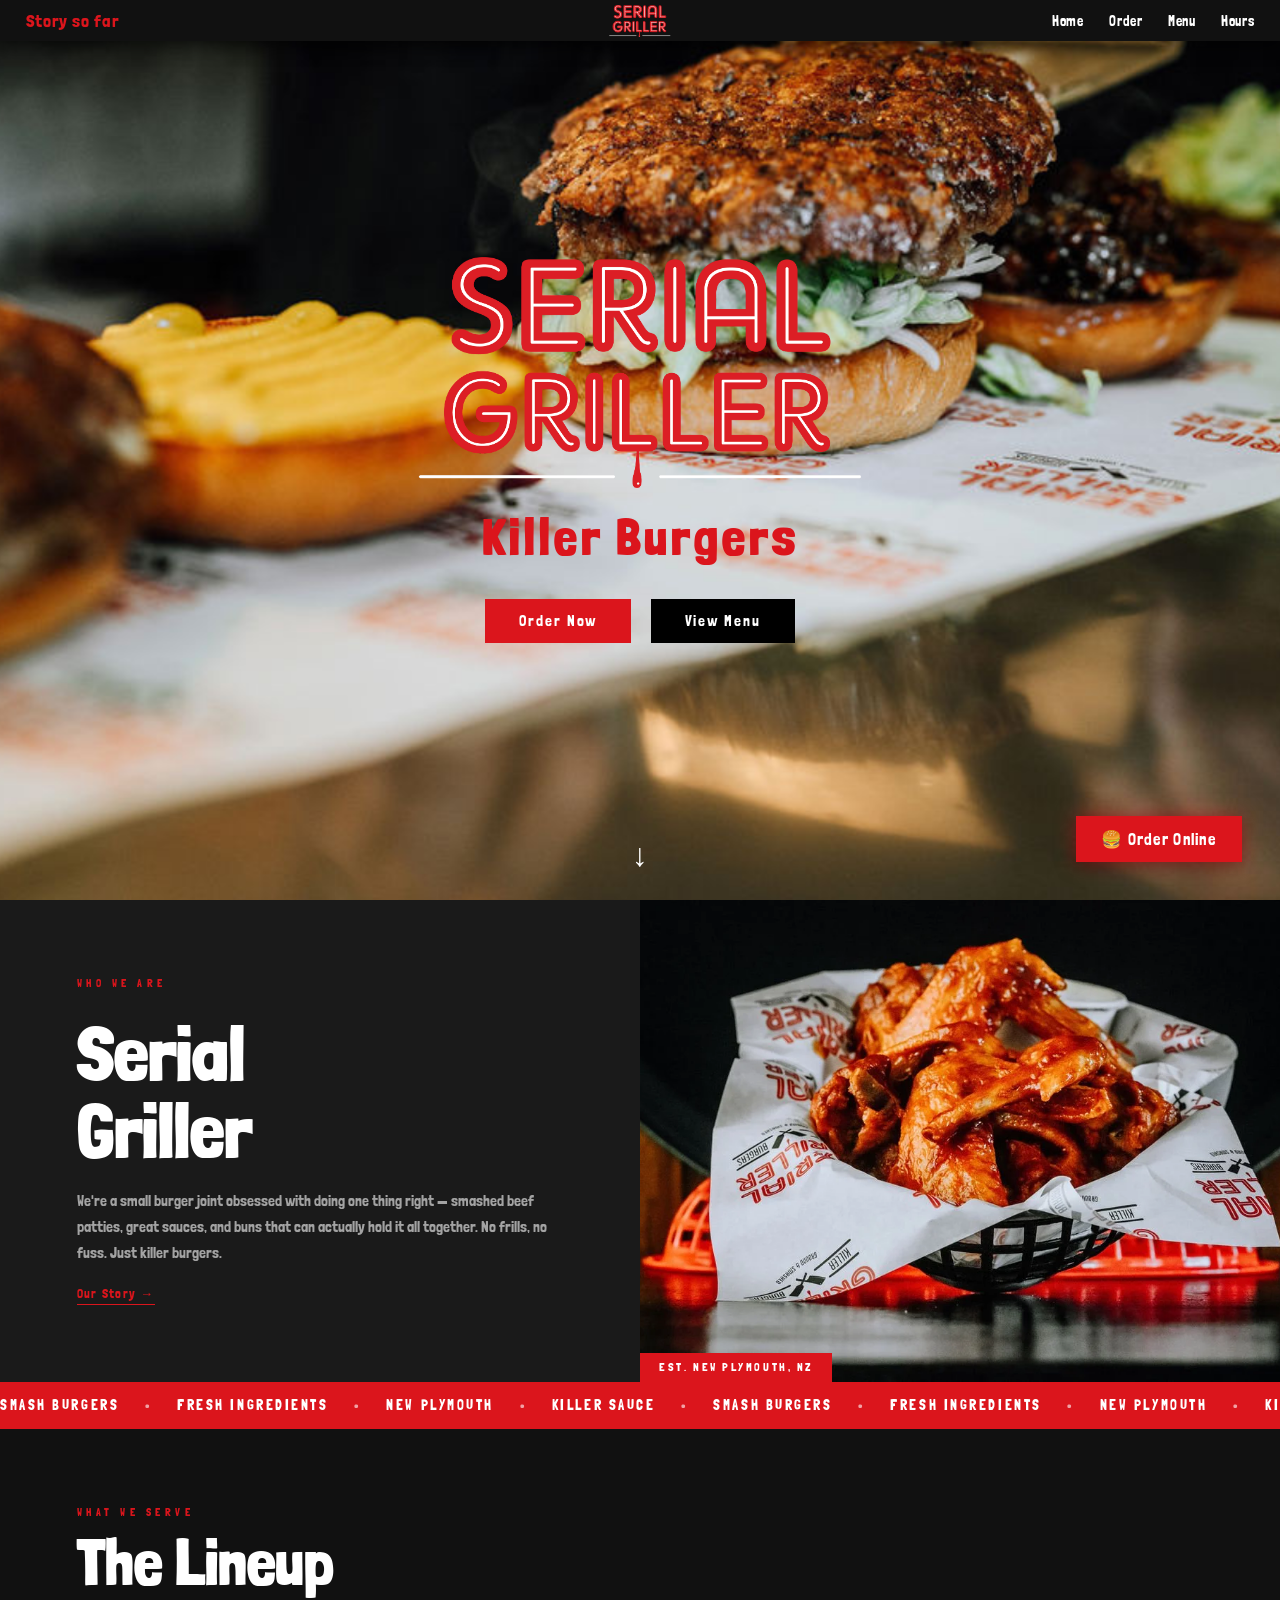
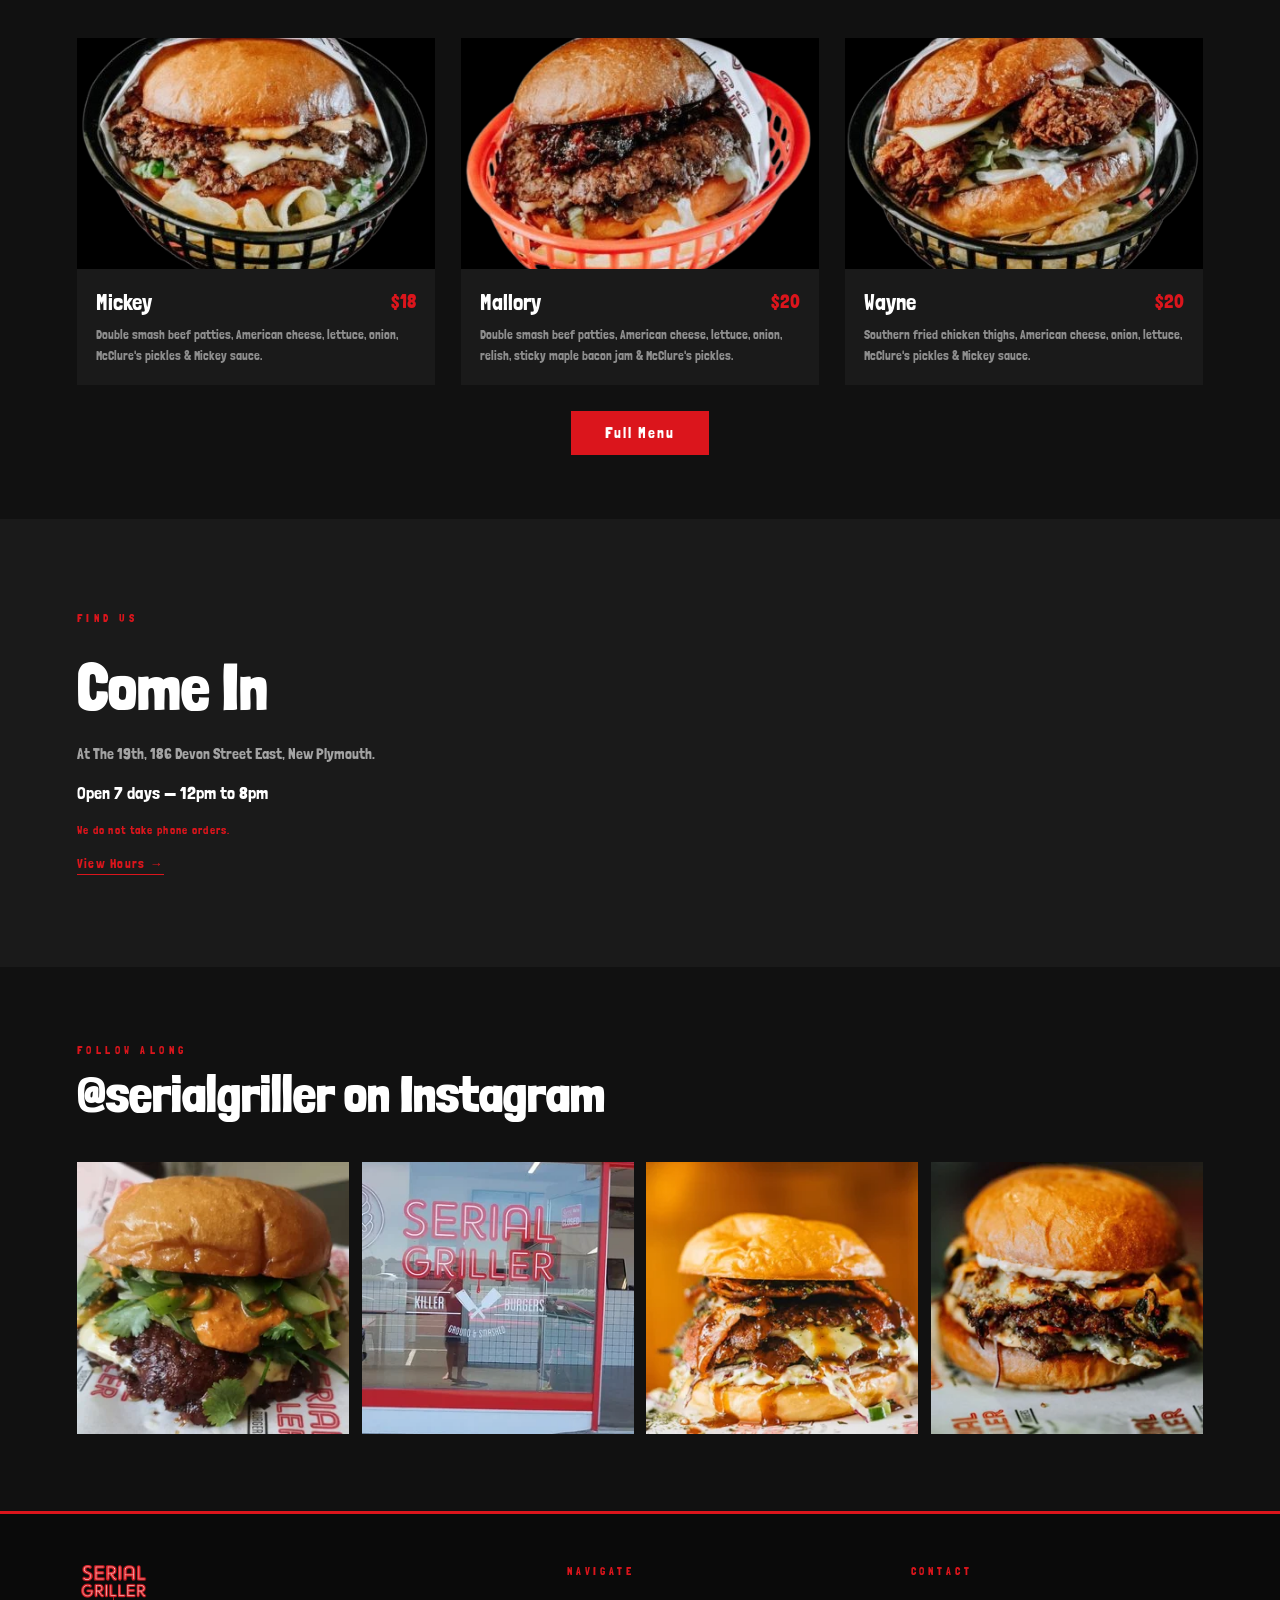
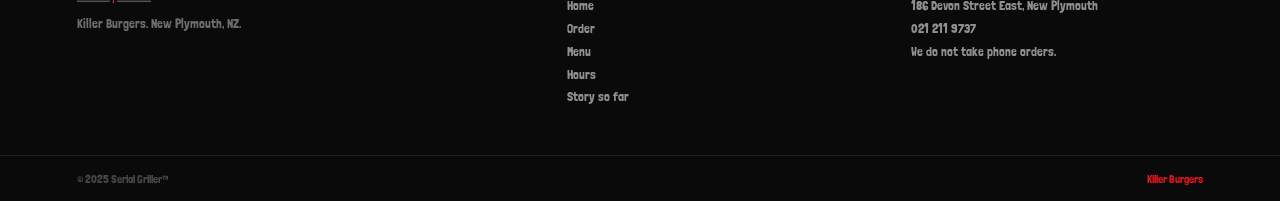
==== index.html @ ec591e40 "Add files via upload" ====
<!DOCTYPE html>
<html>
<head>
<meta name="viewport" content="width=device-width, initial-scale=1.0">
<link rel="preconnect" href="https://fonts.googleapis.com">
<link rel="preconnect" href="https://fonts.gstatic.com" crossorigin>
<link href="https://fonts.googleapis.com/css2?family=Londrina+Solid&display=swap" rel="stylesheet">
<link rel="stylesheet" href="serial.css">
<title>Serial Griller</title>
</head>
<body>
<div id="progress-bar">
</div>
<a href="https://serial-griller-np.otgshop.co.nz/" target="_blank" class="order-float">
  🍔 Order Online
</a>
<header id="#top">
  <div class="header-inner">
    <span class="header-logo"><a href="story.html" style="color: #db151c;">Story so far</a></span>
    <a href="#top"><img class="header-center-img" src="serialgrillertext.webp"></a>
    <button class="nav-toggle" onclick="document.querySelector('nav').classList.toggle('open')">☰</button>
    <nav>
      <li><a href="index.html">Home</a></li>
      <li><a href="order.html">Order</a></li>
      <li><a href="menu.html">Menu</a></li>
      <li><a href="hours.html">Hours</a></li>
    </nav>
  </div>
</header>

<!-- HERO -->
<div class="section1" id="top">
  <div class="section1text">
    <img src="serialgrillertext.webp" class="hero-logo fade-up">
    <h2 class="fade-up delay-1">Killer Burgers</h2>
    <div class="hero-btns fade-up delay-2">
      <a href="order.html" class="hero-btn hero-btn-primary">Order Now</a>
      <a href="menu.html" class="hero-btn hero-btn-secondary">View Menu</a>
    </div>
  </div>
  <a href="#about" class="scroll-arrow">↓</a>
</div>

<!-- ABOUT STRIP -->
<div class="about-section" id="about">
  <div class="about-left  ">
    <span class="section-tag">WHO WE ARE</span>
    <h2>Serial<br>Griller</h2>
    <p>We're a small burger joint obsessed with doing one thing right — smashed beef patties, great sauces, and buns that can actually hold it all together. No frills, no fuss. Just killer burgers.</p>
    <a href="story.html" class="text-cta">Our Story →</a>
  </div>
  <div class="about-right   delay-1">
    <img src="buffalowings.webp">
    <div class="about-img-tag">EST. NEW PLYMOUTH, NZ</div>
  </div>
</div>

<!-- RED DIVIDER STRIP -->
<div class="red-strip">
  <div class="red-strip-track">
    <span>SMASH BURGERS</span>
    <span class="strip-dot">●</span>
    <span>FRESH INGREDIENTS</span>
    <span class="strip-dot">●</span>
    <span>NEW PLYMOUTH</span>
    <span class="strip-dot">●</span>
    <span>KILLER SAUCE</span>
    <span class="strip-dot">●</span>
    <span>SMASH BURGERS</span>
    <span class="strip-dot">●</span>
    <span>FRESH INGREDIENTS</span>
    <span class="strip-dot">●</span>
    <span>NEW PLYMOUTH</span>
    <span class="strip-dot">●</span>
    <span>KILLER SAUCE</span>
    <span class="strip-dot">●</span>
  </div>
  <div class="red-strip-track" aria-hidden="true">
    <span>SMASH BURGERS</span>
    <span class="strip-dot">●</span>
    <span>FRESH INGREDIENTS</span>
    <span class="strip-dot">●</span>
    <span>NEW PLYMOUTH</span>
    <span class="strip-dot">●</span>
    <span>KILLER SAUCE</span>
    <span class="strip-dot">●</span>
    <span>SMASH BURGERS</span>
    <span class="strip-dot">●</span>
    <span>FRESH INGREDIENTS</span>
    <span class="strip-dot">●</span>
    <span>NEW PLYMOUTH</span>
    <span class="strip-dot">●</span>
    <span>KILLER SAUCE</span>
    <span class="strip-dot">●</span>
  </div>
</div>

<!-- MENU PREVIEW -->
<div class="menu-section">
  <div class="menu-header  ">
    <span class="section-tag">WHAT WE SERVE</span>
    <h2>The Lineup</h2>
  </div>
  <div class="menu-grid">
    <div class="menu-item  ">
      <div class="menu-item-img">
        <img src="mickey.png">
      </div>
      <div class="menu-item-info">
        <div class="menu-item-top">
          <span class="menu-item-name">Mickey</span>
          <span class="menu-item-price">$18</span>
        </div>
        <p>Double smash beef patties, American cheese, lettuce, onion, McClure's pickles & Mickey sauce.</p>
      </div>
    </div>
    <div class="menu-item   delay-1">
      <div class="menu-item-img">
        <img src="mallory.png">
      </div>
      <div class="menu-item-info">
        <div class="menu-item-top">
          <span class="menu-item-name">Mallory</span>
          <span class="menu-item-price">$20</span>
        </div>
        <p>Double smash beef patties, American cheese, lettuce, onion, relish, sticky maple bacon jam & McClure's pickles.</p>
      </div>
    </div>
    <div class="menu-item  delay-2">
      <div class="menu-item-img">
        <img src="wayne.png">
      </div>
      <div class="menu-item-info">
        <div class="menu-item-top">
          <span class="menu-item-name">Wayne</span>
          <span class="menu-item-price">$20</span>
        </div>
        <p>Southern fried chicken thighs, American cheese, onion, lettuce, McClure's pickles & Mickey sauce.</p>
      </div>
    </div>
  </div>
  <div class="menu-cta  ">
    <a href="menu.html" class="hero-btn hero-btn-primary">Full Menu</a>
  </div>
</div>

<!-- LOCATION STRIP -->
<div class="location-section  ">
  <div class="location-left">
    <span class="section-tag">FIND US</span>
    <h2>Come In</h2>
    <p>At The 19th, 186 Devon Street East, New Plymouth.</p>
    <p class="location-hours">Open 7 days — 12pm to 8pm</p>
    <p class="location-note">We do not take phone orders.</p>
    <a href="hours.html" class="text-cta">View Hours →</a>
  </div>
  <div class="location-right">
    <iframe
      src="https://www.google.com/maps/embed?pb=!1m18!1m12!1m3!1d3024.123!2d174.0823!3d-39.0556!2m3!1f0!2f0!3f0!3m2!1i1024!2i768!4f13.1!3m3!1m2!1s0x0%3A0x0!2zMznCsDAzJzIwLjIiUyAxNzTCsDA0JzU2LjMiRQ!5e0!3m2!1sen!2snz!4v1234567890"
      allowfullscreen=""
      loading="lazy">
    </iframe>
  </div>
</div>

<!-- INSTAGRAM STRIP -->
<div class="insta-section">
  <div class="insta-header  ">
    <span class="section-tag">FOLLOW ALONG</span>
    <a href="https://www.instagram.com/serialgrillernz/" target="_blank"><h2>@serialgriller on Instagram</h2></a>
  </div>
  <div class="insta-grid">
    <div class="insta-item  "><a href="https://www.instagram.com/p/DC5Grr8zlWT/" target="_blank" ><img src="insta1.webp"></div></a>
    <div class="insta-item   delay-1"><a href="https://www.instagram.com/reel/DCgFnxBpPUX/embed/?autoplay=1" target="_blank"><img src="insta2.webp"></div></a>
    <div class="insta-item   delay-2"><a href="https://www.instagram.com/p/DCSIRNzz4oJ/" target="_blank"><img src="insta3.webp"></div></a>
    <div class="insta-item   delay-3"><a href="https://www.instagram.com/p/DBxnucRJivD/" target="_blank"><img src="insta4.webp"></div></a>
  </div>
</div>

<!-- FOOTER -->
<footer class="sg-footer">
  <div class="sg-footer-inner">
    <div class="sg-footer-brand">
      <img src="serialgrillertext.webp">
      <p>Killer Burgers. New Plymouth, NZ.</p>
    </div>
    <div class="sg-footer-links">
      <span class="sg-footer-label">Navigate</span>
      <a href="index.html">Home</a>
      <a href="order.html">Order</a>
      <a href="menu.html">Menu</a>
      <a href="hours.html">Hours</a>
      <a href="story.html">Story so far</a>
    </div>
    <div class="sg-footer-contact">
      <span class="sg-footer-label">Contact</span>
      <p>186 Devon Street East, New Plymouth</p>
      <p>021 211 9737</p>
      <p>We do not take phone orders.</p>
    </div>
  </div>
  <div class="sg-footer-bar">
    <span>© 2025 Serial Griller™</span>
    <span class="sg-footer-red">Killer Burgers</span>
  </div>
</footer>

<script src="grilla.java"></script>
</body>
</html>
---- serial.css ----
* {
  font-family: "Londrina Solid", cursive;
  font-optical-sizing: auto;
  font-style: normal;
  margin: 0;
  padding: 0;
  box-sizing: border-box;
}

body {
  margin: 0;
  padding: 0;
  height: 100%;
  overflow-x: hidden;
  background: #111;
}

html {
  scroll-behavior: smooth;
  scrollbar-width: none;
}

html::-webkit-scrollbar { display: none; }

#progress-bar {
  position: fixed;
  top: 0;
  right: 0;
  width: 6px;
  height: 0%;
  background: linear-gradient(to bottom, #EE851C, #8b0000);
  z-index: 9999;
  box-shadow: 0 0 10px #db151c, 0 0 20px rgba(219,21,28,0.4);
  transition: height 0.1s ease;
}



a {
  text-decoration: none;
  color: inherit;
  transition: opacity 0.2s;
}



/* ── HEADER ── */
header {
  background-color: #111;
  padding: 0.8vw 2vw;
  width: 100%;
  position: fixed;
  top: 0;
  box-sizing: border-box;
  z-index: 100;
  box-shadow: 0 2px 20px rgba(0,0,0,0.8);
}

.header-inner {
  display: flex;
  justify-content: space-between;
  align-items: center;
  position: relative;
}

.header-logo {
  font-size: 1.4vw;
  letter-spacing: 0.05vw;
}

.header-logo a:hover { opacity: 0.6; }

.header-center-img {
  height: 2.5vw;
  width: auto;
  object-fit: contain;
  position: absolute;
  left: 50%;
  transform: translateX(-50%);
  margin-top: -1.2vw;
}

nav {
  display: flex;
  gap: 2vw;
  list-style: none;
}

nav li a {
  font-size: 1.1vw;
  color: white;
  letter-spacing: 0.05vw;
  transition: color 0.2s;
}

nav li a:hover { color: #db151c; }

.nav-toggle {
  display: none;
  background: none;
  border: none;
  font-size: 6vw;
  cursor: pointer;
  color: white;
  padding: 0;
  line-height: 1;
}

/* ── HERO ── */
.section1 {
  background-image: url(background1.webp);
  background-size: 120%;
  background-position: center;
  background-attachment: fixed;
  min-height: 100vh;
  display: flex;
  align-items: center;
  justify-content: center;
  animation: subtleZoom 32s ease-in-out infinite alternate;
  position: relative;
}

@keyframes subtleZoom {
  0%   { background-size: 110%; background-position: 40% 40%; }
  50%  { background-size: 125%; background-position: 55% 50%; }
  100% { background-size: 115%; background-position: 50% 60%; }
}

.section1text {
  display: flex;
  flex-direction: column;
  align-items: center;
  gap: 1.5vw;
}

.hero-logo {
  height: 18vw;
}

.section1text h2 {
  font-size: 4vw;
  color: #db151c;
  letter-spacing: 0.3vw;
}

.hero-btns {
  display: flex;
  gap: 1.5vw;
  margin-top: 1vw;
}

.hero-btn {
  font-family: "Londrina Solid", cursive;
  font-size: 1.2vw;
  padding: 0.8vw 2.5vw;
  letter-spacing: 0.15vw;
  cursor: pointer;
  transition: all 0.2s;
  border: 2px solid transparent;
}

.hero-btn-primary {
  background: #db151c;
  color: white;
}

.hero-btn-primary:hover {
  background: transparent;
  border-color: #db151c;
  color: #db151c;
}

.hero-btn-secondary {
  background: black;
  color:  white;
}

.hero-btn-secondary:hover {
  background: transparent;
  border-color:  black;
  color: black;
}

.scroll-arrow {
  position: absolute;
  bottom: 2vw;
  left: 50%;
  transform: translateX(-50%);
  font-size: 2.5vw;
  color: white;
  animation: bounce 2s infinite;
  cursor: pointer;
}

@keyframes bounce {
  0%, 100% { transform: translateX(-50%) translateY(0); }
  50% { transform: translateX(-50%) translateY(-10px); }
}

/* ── ANIMATIONS ── */
.fade-up {
  opacity: 0;
  transform: translateY(30px);
  animation: fadeUp 0.8s ease forwards;
}

.delay-1 { animation-delay: 0.2s; }
.delay-2 { animation-delay: 0.4s; }
.delay-3 { animation-delay: 0.6s; }

@keyframes fadeUp {
  to { opacity: 1; transform: translateY(0); }
}

.reveal {
  opacity: 0;
  transform: translateY(40px);
  transition: opacity 0.7s ease, transform 0.7s ease;
}

.reveal.visible {
  opacity: 1;
  transform: translateY(0);
}

.reveal.delay-1 { transition-delay: 0.15s; }
.reveal.delay-2 { transition-delay: 0.3s; }
.reveal.delay-3 { transition-delay: 0.45s; }

/* ── SECTION TAG ── */
.section-tag {
  font-size: 0.85vw;
  letter-spacing: 0.35vw;
  color: #db151c;
  display: block;
  margin-bottom: 0.5vw;
}

/* ── ABOUT ── */
.about-section {
  display: grid;
  grid-template-columns: 1fr 1fr;
  background: #1a1a1a;
}

.about-left {
  padding: 6vw;
  display: flex;
  flex-direction: column;
  justify-content: center;
  gap: 1.5vw;
}

.about-left h2 {
  font-size: 6vw;
  color: white;
  line-height: 1;
}

.about-left p {
  font-size: 1.2vw;
  color: rgba(255,255,255,0.6);
  line-height: 1.7;
}

.text-cta {
  font-size: 1vw;
  color: #db151c;
  letter-spacing: 0.1vw;
  border-bottom: 1px solid #db151c;
  padding-bottom: 0.2vw;
  width: fit-content;
  transition: opacity 0.2s;
}

.text-cta:hover { opacity: 0.7; }

.about-right {
  position: relative;
  overflow: hidden;
}

.about-right img {
  width: 100%;
  height: 100%;
  object-fit: cover;
  display: block;
  transition: transform 0.6s ease;
}

.about-right:hover img { transform: scale(1.04); }

.about-img-tag {
  position: absolute;
  bottom: 0;
  left: 0;
  background: #db151c;
  color: white;
  font-size: 0.9vw;
  letter-spacing: 0.2vw;
  padding: 0.6vw 1.5vw;
}

/* ── RED STRIP ── */
.red-strip {
  background: #db151c;
  padding: 1.2vw 0;
  display: flex;
  overflow: hidden;
  white-space: nowrap;
  align-items: center;
}

.red-strip-track {
  display: flex;
  gap: 2vw;
  align-items: center;
  flex-shrink: 0;
  animation: ticker 40s linear infinite;
}

.red-strip-track span {
  font-size: 1.1vw;
  color: white;
  letter-spacing: 0.2vw;
  flex-shrink: 0;
}

.strip-dot {
  font-size: 0.6vw !important;
  opacity: 0.6;
}

@keyframes ticker {
  0% { transform: translateX(-100%); }
  100% { transform: translateX(0); }
}

/* ── MENU SECTION ── */
.menu-section {
  background: #111;
  padding: 6vw;
}

.menu-header {
  margin-bottom: 3vw;
}

.menu-header h2 {
  font-size: 5vw;
  color: white;
}

.menu-grid {
  display: grid;
  grid-template-columns: repeat(3, 1fr);
  gap: 2vw;
  margin-bottom: 3vw;
}

.menu-item {
  background: #1a1a1a;
  overflow: hidden;
  transition: transform 0.3s ease;
}

.menu-item:hover { transform: translateY(-5px); }

.menu-item-img {
  overflow: hidden;
  height: 18vw;
}

.menu-item-img img {
  width: 100%;
  height: 100%;
  object-fit: cover;
  transition: transform 0.5s ease;
}

.menu-item:hover .menu-item-img img { transform: scale(1.06); }

.menu-item-info {
  padding: 1.5vw;
}

.menu-item-top {
  display: flex;
  justify-content: space-between;
  align-items: center;
  margin-bottom: 0.8vw;
}

.menu-item-name {
  font-size: 1.8vw;
  color: white;
}

.menu-item-price {
  font-size: 1.5vw;
  color: #db151c;
}

.menu-item-info p {
  font-size: 1vw;
  color: rgba(255,255,255,0.5);
  line-height: 1.6;
}

.menu-cta { text-align: center; }

/* ── LOCATION ── */
.location-section {
  display: grid;
  grid-template-columns: 1fr 1fr;
  background: #1a1a1a;
  min-height: 35vw;
}

.location-left {
  padding: 6vw;
  display: flex;
  flex-direction: column;
  justify-content: center;
  gap: 1.5vw;
}

.location-left h2 {
  font-size: 5vw;
  color: white;
}

.location-left p {
  font-size: 1.2vw;
  color: rgba(255,255,255,0.6);
}

.location-hours {
  color: white !important;
  font-size: 1.4vw !important;
}

.location-note {
  font-size: 0.9vw !important;
  color: #db151c !important;
  letter-spacing: 0.1vw;
}

.location-right iframe {
  width: 100%;
  height: 100%;
  border: none;
  display: block;
  filter: grayscale(100%) invert(90%);
}

/* ── INSTAGRAM ── */
.insta-section {
  background: #111;
  padding: 6vw;
}

.insta-header {
  margin-bottom: 3vw;
}

.insta-header h2 {
  font-size: 4vw;
  color: white;
}

.insta-grid {
  display: grid;
  grid-template-columns: repeat(4, 1fr);
  gap: 1vw;
}

.insta-item {
  overflow: hidden;
  aspect-ratio: 1;
}

.insta-item img {
  width: 100%;
  height: 100%;
  object-fit: cover;
  transition: transform 0.5s ease;
}

.insta-item:hover img { transform: scale(1.06); }

/* ── FOOTER ── */
.sg-footer {
  background: #0a0a0a;
  border-top: 3px solid #db151c;
}

.sg-footer-inner {
  display: grid;
  grid-template-columns: 1.5fr 1fr 1fr;
  gap: 4vw;
  padding: 4vw 6vw;
  border-bottom: 1px solid #1e1e1e;
}

.sg-footer-brand img {
  height: 3vw;
  margin-bottom: 1vw;
  display: block;
}

.sg-footer-brand p {
  font-size: 1vw;
  color: rgba(255,255,255,0.4);
}

.sg-footer-label {
  font-size: 0.85vw;
  color: #db151c;
  letter-spacing: 0.3vw;
  text-transform: uppercase;
  display: block;
  margin-bottom: 1vw;
}

.sg-footer-links {
  display: flex;
  flex-direction: column;
  gap: 0.6vw;
}

.sg-footer-links a {
  font-size: 1vw;
  color: rgba(255,255,255,0.55);
  transition: color 0.2s;
}

.sg-footer-links a:hover { color: #db151c; }

.sg-footer-contact {
  display: flex;
  flex-direction: column;
  gap: 0.6vw;
}

.sg-footer-contact p {
  font-size: 1vw;
  color: rgba(255,255,255,0.55);
}

.sg-footer-bar {
  display: flex;
  justify-content: space-between;
  align-items: center;
  padding: 1.2vw 6vw;
}

.sg-footer-bar span {
  font-size: 0.9vw;
  color: rgba(255,255,255,0.25);
}

.sg-footer-red { color: #db151c !important; }

/* ── STORY PAGE ── */
.story-section {
  background: #111;
}

.story-intro {
  padding: 6vw;
  max-width: 70vw;
}

.story-intro h2 {
  font-size: 5vw;
  color: white;
  margin-bottom: 2vw;
}

.story-intro p {
  font-size: 1.2vw;
  color: rgba(255,255,255,0.6);
  line-height: 1.8;
  margin-bottom: 1.5vw;
}

.story-block {
  display: grid;
  grid-template-columns: 1fr 1fr;
  background: #1a1a1a;
}

.story-block-img img {
  width: 100%;
  height: 100%;
  object-fit: cover;
  display: block;
}

.story-block-text {
  padding: 6vw;
  display: flex;
  flex-direction: column;
  justify-content: center;
  gap: 1.5vw;
}

.story-block-text h2 {
  font-size: 4vw;
  color: white;
}

.story-block-text p {
  font-size: 1.1vw;
  color: rgba(255,255,255,0.6);
  line-height: 1.8;
}

.story-smash {
  display: grid;
  grid-template-columns: 1fr 1fr;
  background: #111;
}

.story-smash-text {
  padding: 6vw;
  display: flex;
  flex-direction: column;
  justify-content: center;
  gap: 1.5vw;
}

.story-smash-text h2 {
  font-size: 4vw;
  color: white;
}

.story-smash-text p {
  font-size: 1.1vw;
  color: rgba(255,255,255,0.6);
  line-height: 1.8;
}

.story-smash-img img {
  width: 100%;
  height: 100%;
  object-fit: cover;
  display: block;
}

/* ── MENU PAGE ── */
.menu-page {
  background: #111;
  padding: 6vw;
}

.menu-page-section {
  margin-bottom: 6vw;
}

.menu-page-header {
  margin-bottom: 3vw;
}

.menu-page-header h2 {
  font-size: 4vw;
  color: white;
  margin-bottom: 1vw;
}

.menu-page-line {
  height: 1px;
  background: #333;
  width: 100%;
}

.menu-page-grid {
  display: grid;
  grid-template-columns: repeat(3, 1fr);
  gap: 2vw;
  margin-top: 2vw;
}

.menu-page-item {
  background: #1a1a1a;
  padding: 2vw;
  border-left: 3px solid #db151c;
  transition: transform 0.3s ease;
}

.menu-page-item:hover { transform: translateY(-4px); }

.menu-page-item-top {
  display: flex;
  justify-content: space-between;
  align-items: center;
  margin-bottom: 0.8vw;
}

.menu-page-name {
  font-size: 1.8vw;
  color: white;
}

.menu-page-price {
  font-size: 1.5vw;
  color: #db151c;
}

.menu-page-item p {
  font-size: 1vw;
  color: rgba(255,255,255,0.5);
  line-height: 1.6;
}

.menu-extras {
  background: #1a1a1a;
  padding: 3vw;
  margin-top: 2vw;
}

.menu-extras-grid {
  display: grid;
  grid-template-columns: repeat(4, 1fr);
  gap: 1.5vw;
  margin: 1.5vw 0;
}

.menu-extras-grid span {
  font-size: 1.1vw;
  color: white;
}

.menu-note {
  font-size: 0.9vw;
  color: rgba(255,255,255,0.3);
  margin-top: 1vw;
}

/* ── HOURS PAGE ── */
.hours-page {
  background: #111;
  padding: 6vw;
}

.hours-grid {
  display: grid;
  grid-template-columns: 1fr 1fr;
  gap: 6vw;
}

.hours-left h2, .hours-right h2 {
  font-size: 4vw;
  color: white;
  margin-bottom: 2vw;
}

.hours-list {
  display: flex;
  flex-direction: column;
  gap: 0.8vw;
  margin-bottom: 2vw;
}

.hours-row {
  display: flex;
  justify-content: space-between;
  align-items: center;
  padding: 0.8vw 0;
  border-bottom: 1px solid #222;
}

.hours-day {
  font-size: 1.2vw;
  color: white;
}

.hours-time {
  font-size: 1.2vw;
  color: #db151c;
}

.hours-note {
  font-size: 0.9vw;
  color: rgba(255,255,255,0.3);
}

.hours-address {
  display: flex;
  flex-direction: column;
  gap: 0.6vw;
  margin-bottom: 2vw;
}

.hours-address p {
  font-size: 1.2vw;
  color: rgba(255,255,255,0.6);
}

.hours-phone {
  font-size: 1.5vw !important;
  color: white !important;
  margin-top: 0.5vw;
}

.hours-warning {
  color: #db151c !important;
  font-size: 0.9vw !important;
}

.hours-map iframe {
  width: 100%;
  height: 25vw;
  border: none;
  display: block;
  filter: grayscale(100%) invert(90%);
}

/* ── ORDER PAGE ── */
.order-page {
  background: #111;
  padding: 6vw;
}

.order-intro {
  max-width: 60vw;
  margin-bottom: 5vw;
}

.order-intro h2 {
  font-size: 4vw;
  color: white;
  margin-bottom: 1.5vw;
}

.order-intro p {
  font-size: 1.2vw;
  color: rgba(255,255,255,0.6);
  line-height: 1.8;
}

.order-options {
  display: grid;
  grid-template-columns: repeat(3, 1fr);
  gap: 2vw;
  margin-bottom: 4vw;
}

.order-card {
  background: #1a1a1a;
  padding: 3vw;
  display: flex;
  flex-direction: column;
  gap: 1vw;
  transition: transform 0.3s ease;
}

.order-card:hover { transform: translateY(-5px); }

.order-card-icon {
  font-size: 3vw;
}

.order-card h3 {
  font-size: 2.5vw;
  color: white;
}

.order-card p {
  font-size: 1vw;
  color: rgba(255,255,255,0.5);
  line-height: 1.6;
  flex: 1;
}

.order-note {
  text-align: center;
  padding: 2vw;
  border-top: 1px solid #222;
}

.order-note p {
  font-size: 1.2vw;
  color: rgba(255,255,255,0.4);
}

/* ── FLOATING ORDER BUTTON ── */
.order-float {
  position: fixed;
  bottom: 3vw;
  right: 3vw;
  background: #db151c;
  color: white;
  font-family: "Londrina Solid", cursive;
  font-size: 1.3vw;
  letter-spacing: 0.1vw;
  padding: 1vw 2vw;
  z-index: 999;
  box-shadow: 0 0 20px rgba(219,21,28,0.5), 0 4px 15px rgba(0,0,0,0.4);
  transition: transform 0.2s ease, box-shadow 0.2s ease;
  animation: floatPulse 2.5s ease-in-out infinite;
}

.order-float:hover {
  transform: scale(1.05);
  box-shadow: 0 0 30px rgba(219,21,28,0.7), 0 6px 20px rgba(0,0,0,0.5);
  color: white;
}

@keyframes floatPulse {
  0%, 100% { box-shadow: 0 0 20px rgba(219,21,28,0.5), 0 4px 15px rgba(0,0,0,0.4); }
  50% { box-shadow: 0 0 35px rgba(219,21,28,0.8), 0 4px 15px rgba(0,0,0,0.4); }
}

@media (max-width: 768px) {
  .order-float {
    font-size: 4vw;
    padding: 3vw 5vw;
    bottom: 5vw;
    right: 5vw;
  }
}

.order-hero {
  text-align: center;
  margin-top: -3vw;
  border-bottom: 1px solid #222;
  margin-bottom: 5vw;
}

.order-hero-btn {
  display: inline-block;
  background: #db151c;
  color: white;
  font-family: "Londrina Solid", cursive;
  font-size: 3.5vw;
  letter-spacing: 0.2vw;
  padding: 2vw 6vw;
  transition: all 0.2s ease;
  box-shadow: 0 0 30px rgba(219,21,28,0.4), 0 8px 30px rgba(0,0,0,0.4);
  animation: floatPulse 2.5s ease-in-out infinite;
}

.order-hero-btn:hover {
  transform: scale(1.04);
  background: white;
  color: #db151c;
  box-shadow: 0 0 50px rgba(219,21,28,0.6);
}

.order-hero p {
  font-size: 1.2vw;
  color: rgba(255,255,255,0.4);
  margin-top: 1.5vw;
  letter-spacing: 0.15vw;
}

@media (max-width: 768px) {
  .order-hero-btn { font-size: 7vw; padding: 4vw 8vw; }
  .order-hero p { font-size: 3vw; }
}

/* ── MOBILE ADDITIONS ── */
@media (max-width: 768px) {
  .story-intro { padding: 8vw 5vw; max-width: 100%; }
  .story-intro h2 { font-size: 8vw; }
  .story-intro p { font-size: 3.5vw; }
  .story-block { grid-template-columns: 1fr; }
  .story-block-text { padding: 6vw 5vw; }
  .story-block-text h2 { font-size: 7vw; }
  .story-block-text p { font-size: 3.5vw; }
  .story-smash { grid-template-columns: 1fr; }
  .story-smash-text { padding: 6vw 5vw; }
  .story-smash-text h2 { font-size: 7vw; }
  .story-smash-text p { font-size: 3.5vw; }

  .menu-page { padding: 8vw 5vw; }
  .menu-page-header h2 { font-size: 8vw; }
  .menu-page-grid { grid-template-columns: 1fr; gap: 4vw; }
  .menu-page-name { font-size: 5vw; }
  .menu-page-price { font-size: 4vw; }
  .menu-page-item p { font-size: 3vw; }
  .menu-extras-grid { grid-template-columns: 1fr 1fr; gap: 3vw; }
  .menu-extras-grid span { font-size: 3vw; }
  .menu-note { font-size: 2.5vw; }

  .hours-page { padding: 8vw 5vw; }
  .hours-grid { grid-template-columns: 1fr; gap: 8vw; }
  .hours-left h2, .hours-right h2 { font-size: 8vw; }
  .hours-day { font-size: 3.5vw; }
  .hours-time { font-size: 3.5vw; }
  .hours-note { font-size: 2.5vw; }
  .hours-address p { font-size: 3.5vw; }
  .hours-map iframe { height: 50vw; }

  .order-page { padding: 8vw 5vw; }
  .order-intro { max-width: 100%; }
  .order-intro h2 { font-size: 8vw; }
  .order-intro p { font-size: 3.5vw; }
  .order-options { grid-template-columns: 1fr; gap: 5vw; }
  .order-card-icon { font-size: 8vw; }
  .order-card h3 { font-size: 6vw; }
  .order-card p { font-size: 3vw; }
  .order-note p { font-size: 3vw; }
}
/* ── MOBILE ── */
@media (max-width: 768px) {
  body { padding-top: 14vw; }

  .loader-logo { height: 20vw; }
  .loader-bar-wrap { width: 50vw; }
  .loader-tag { font-size: 3.5vw; }

  header { padding: 2vw 3vw; }
  .header-center-img { height: 6vw; }
  .header-logo { font-size: 3.5vw; }
  .nav-toggle { display: block; }

  nav {
    display: none;
    flex-direction: column;
    position: fixed;
    top: 14vw;
    left: 0;
    width: 100%;
    background: #111;
    padding: 4vw 5vw;
    gap: 4vw;
    z-index: 101;
  }

  nav.open { display: flex; }
  nav li a { font-size: 4.5vw; }

  .section1 {
    background-attachment: scroll;
    background-size: cover;
    animation: none;
  }

  .hero-logo { height: 35vw; }
  .section1text h2 { font-size: 8vw; }
  .hero-btn { font-size: 3.5vw; padding: 2vw 5vw; }
  .scroll-arrow { font-size: 6vw; }

  .about-section { grid-template-columns: 1fr; }
  .about-left { padding: 8vw 5vw; }
  .about-left h2 { font-size: 12vw; }
  .about-left p { font-size: 3.5vw; }
  .text-cta { font-size: 3.5vw; }
  .about-right img { height: 60vw; }
  .about-img-tag { font-size: 2.5vw; }

  .red-strip { gap: 4vw; padding: 3vw 0; }
  .red-strip span { font-size: 3vw; }

  .menu-section { padding: 8vw 5vw; }
  .menu-header h2 { font-size: 10vw; }
  .section-tag { font-size: 2.5vw; }
  .menu-grid { grid-template-columns: 1fr; gap: 5vw; }
  .menu-item-img { height: 50vw; }
  .menu-item-name { font-size: 5vw; }
  .menu-item-price { font-size: 4.5vw; }
  .menu-item-info p { font-size: 3vw; }

  .location-section { grid-template-columns: 1fr; }
  .location-left { padding: 8vw 5vw; }
  .location-left h2 { font-size: 10vw; }
  .location-left p { font-size: 3.5vw; }
  .location-right iframe { height: 60vw; }

  .insta-section { padding: 8vw 5vw; }
  .insta-header h2 { font-size: 8vw; }
  .insta-grid { grid-template-columns: repeat(2, 1fr); gap: 2vw; }

  .sg-footer-inner { grid-template-columns: 1fr; gap: 6vw; padding: 8vw 5vw; }
  .sg-footer-brand img { height: 8vw; }
  .sg-footer-brand p { font-size: 3vw; }
  .sg-footer-label { font-size: 2.5vw; }
  .sg-footer-links a { font-size: 3.5vw; }
  .sg-footer-contact p { font-size: 3vw; }
  .sg-footer-bar { padding: 3vw 5vw; }
  .sg-footer-bar span { font-size: 2.5vw; }
}
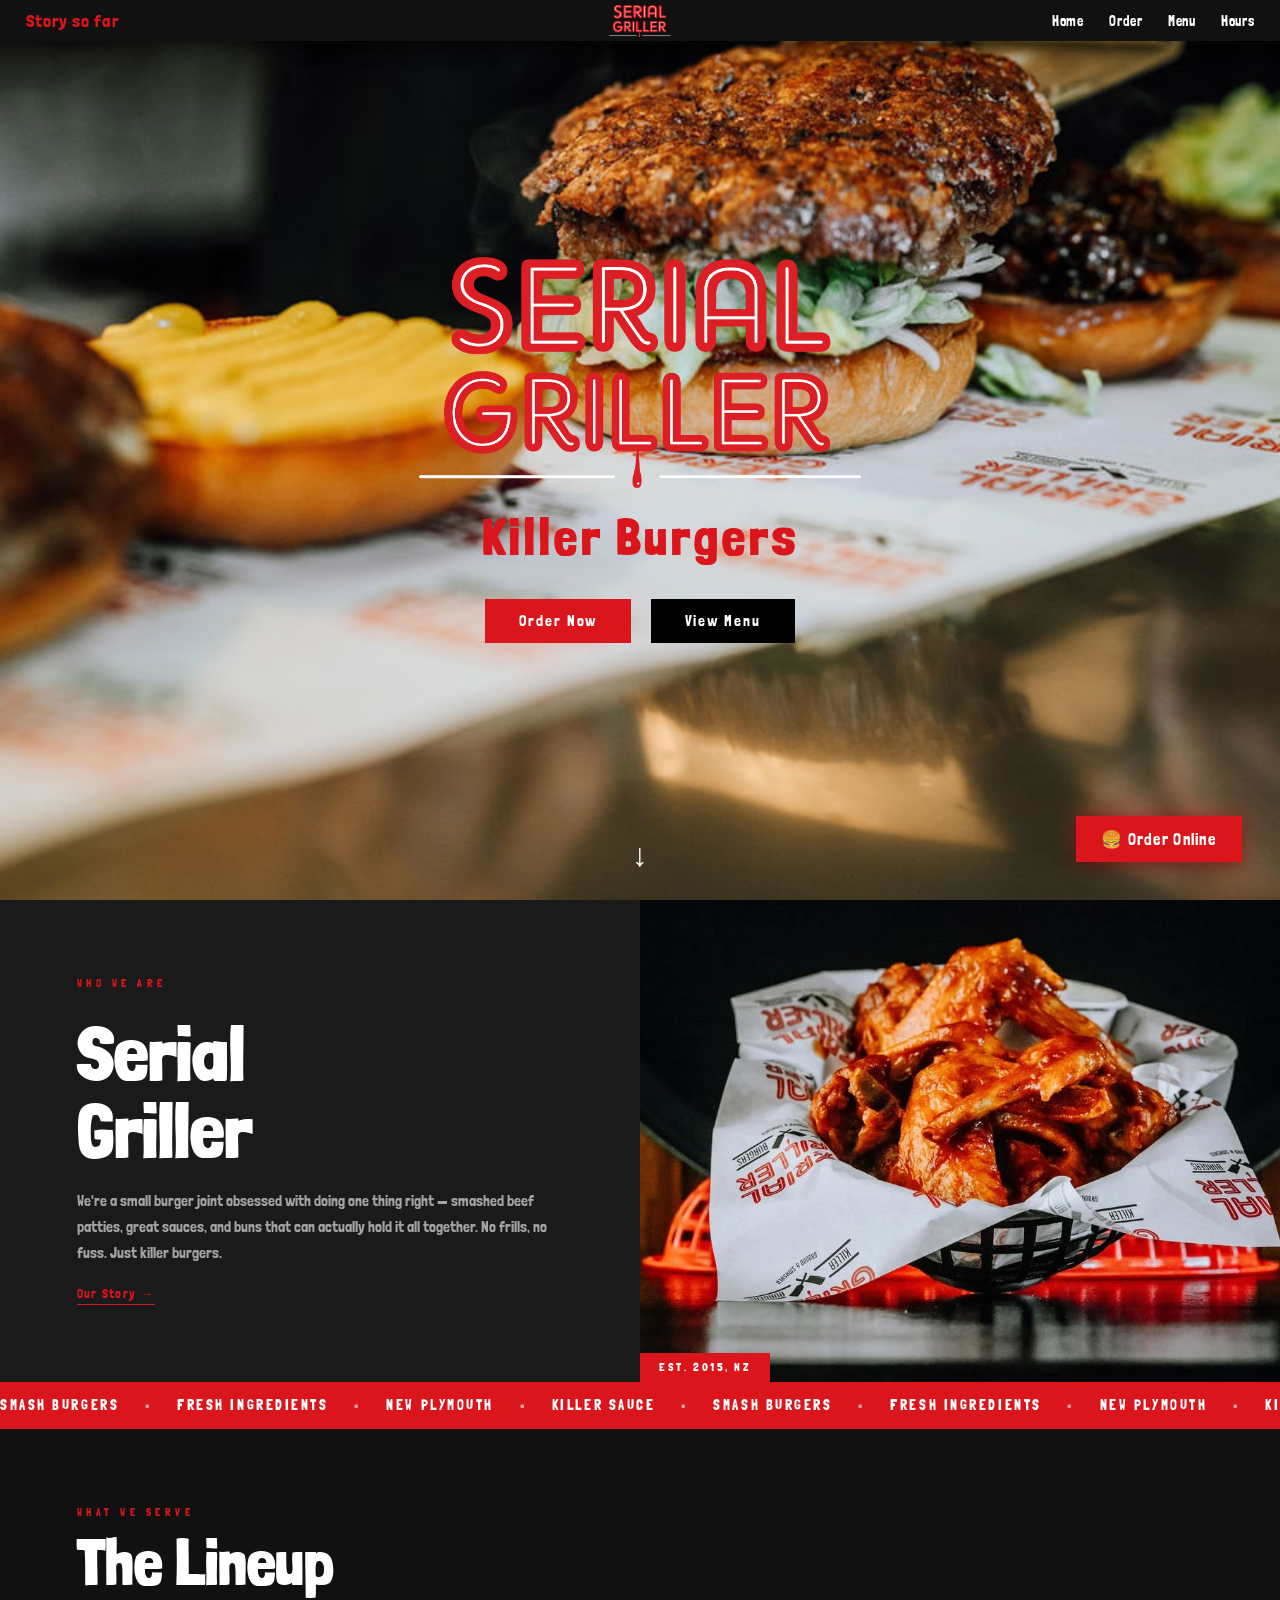
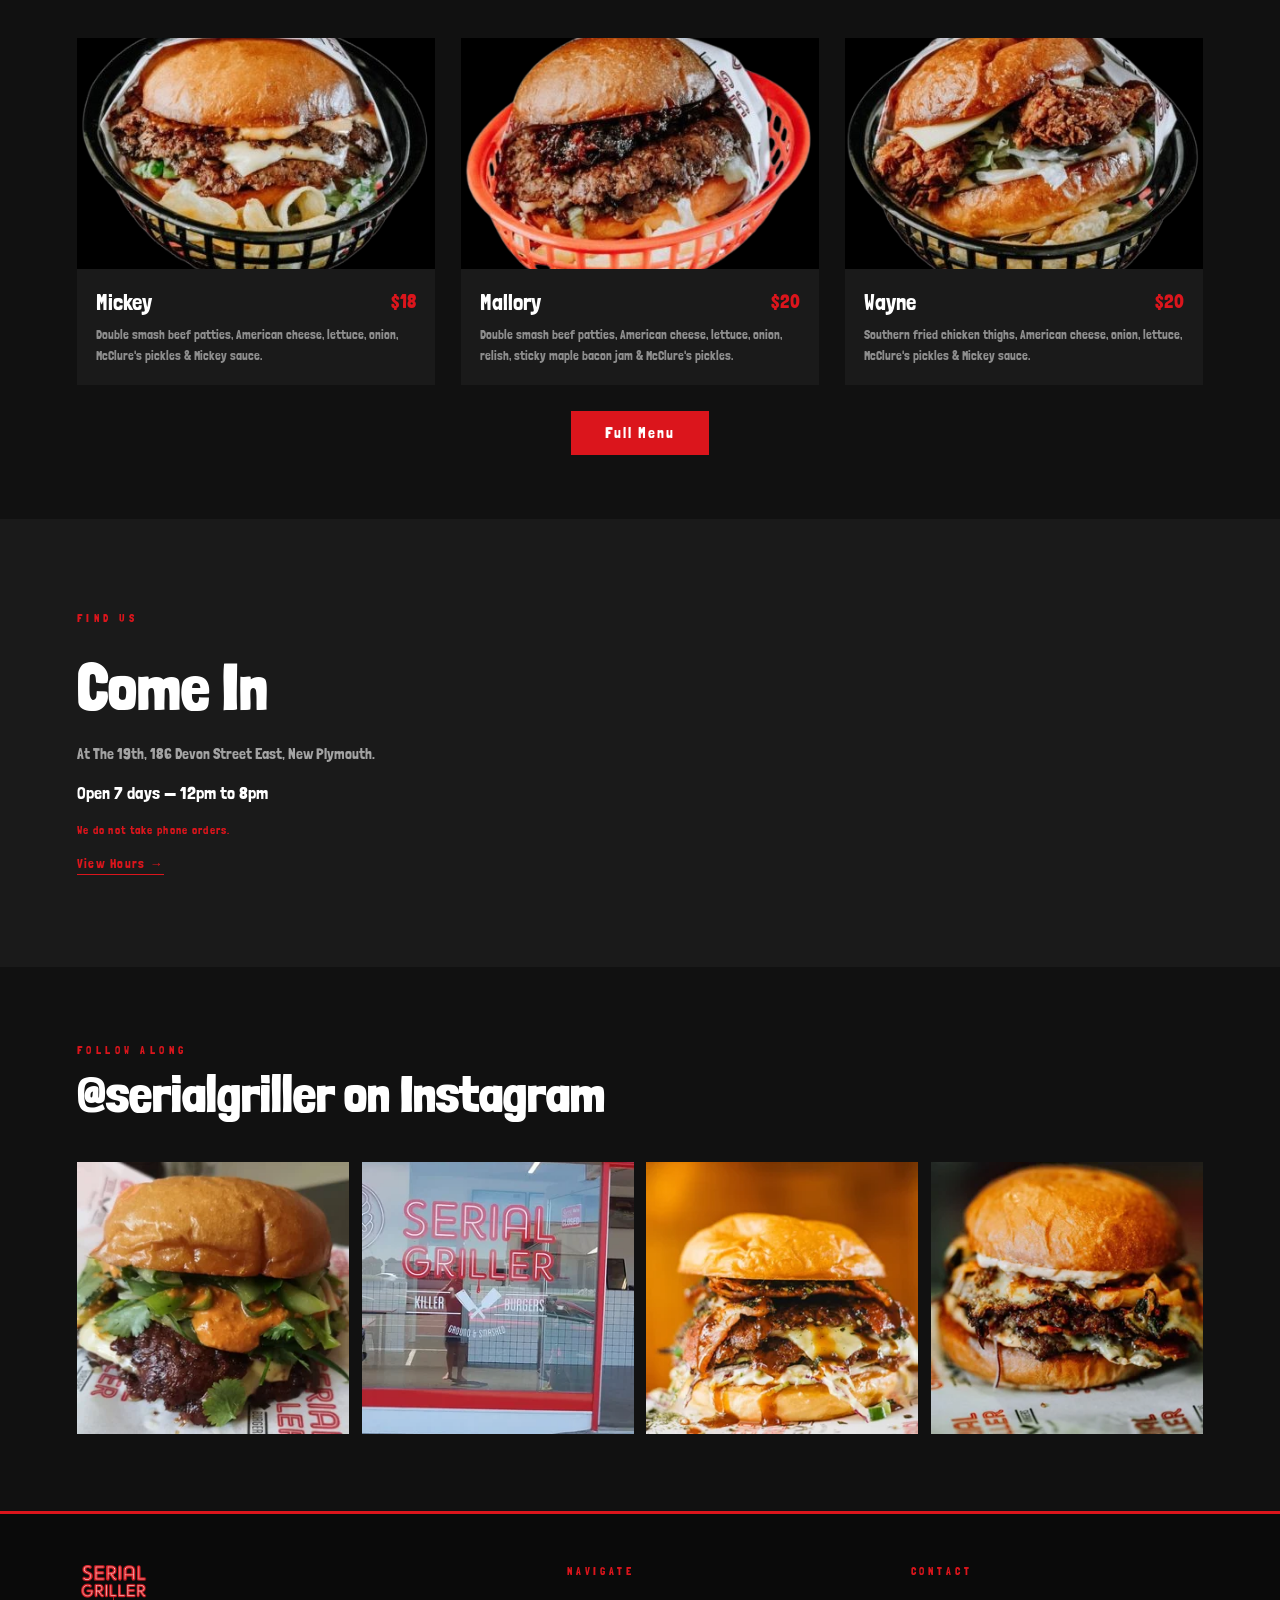
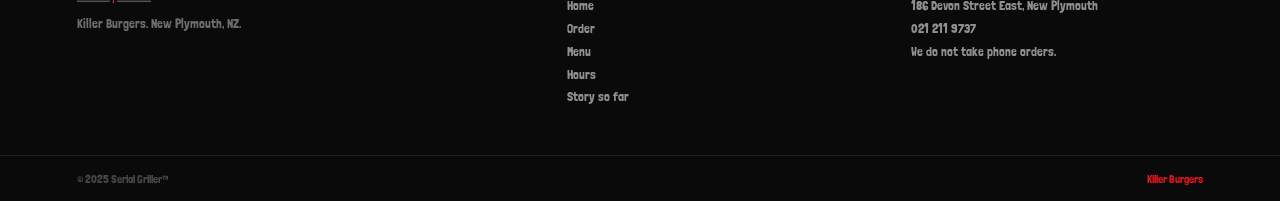
==== commit f197d992: "Update index.html" ====
--- a/index.html
+++ b/index.html
@@ -6,6 +6,7 @@
 <link rel="preconnect" href="https://fonts.gstatic.com" crossorigin>
 <link href="https://fonts.googleapis.com/css2?family=Londrina+Solid&display=swap" rel="stylesheet">
 <link rel="stylesheet" href="serial.css">
+<link rel="icon" type="image/png" href="logo.png">
 <title>Serial Griller</title>
 </head>
 <body>
@@ -51,7 +52,7 @@
   </div>
   <div class="about-right   delay-1">
     <img src="buffalowings.webp">
-    <div class="about-img-tag">EST. NEW PLYMOUTH, NZ</div>
+    <div class="about-img-tag">EST. 2015, NZ</div>
   </div>
 </div>
 
@@ -207,4 +208,4 @@
 
 <script src="grilla.java"></script>
 </body>
-</html>+</html>
